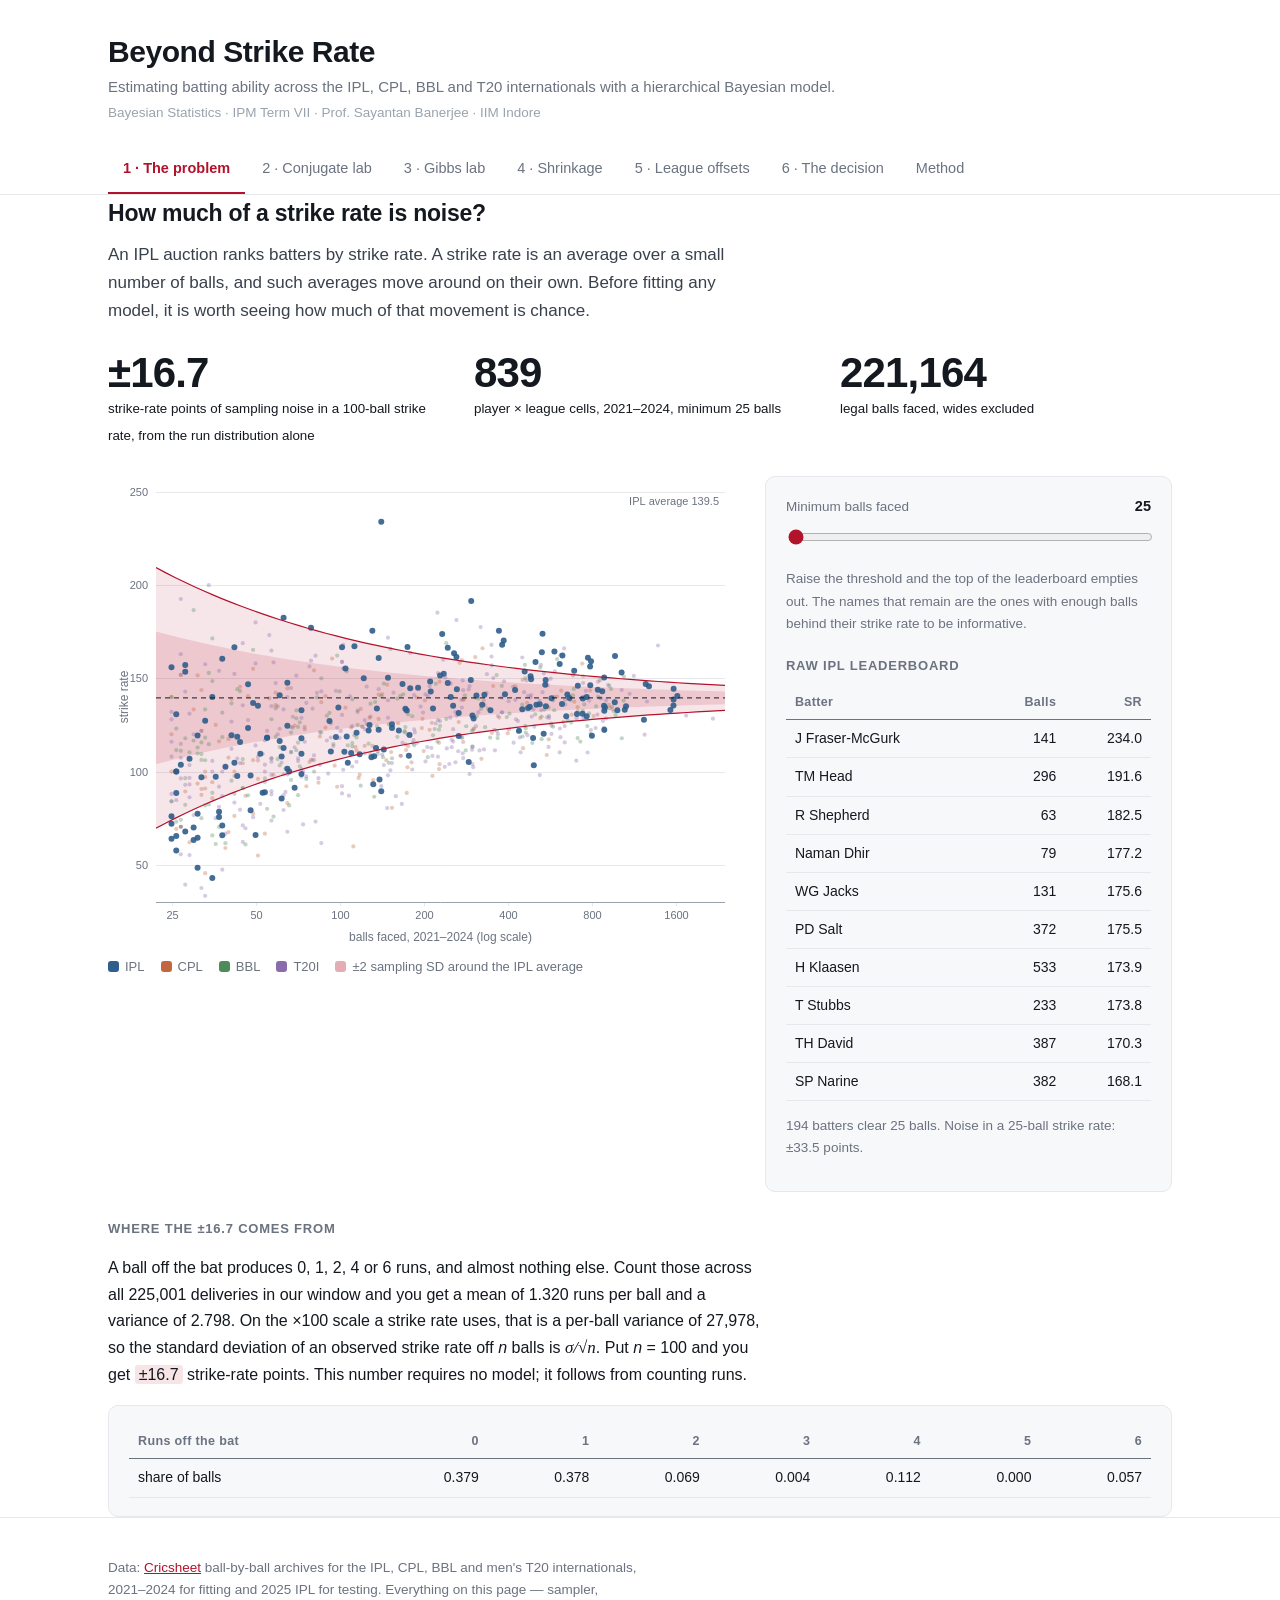
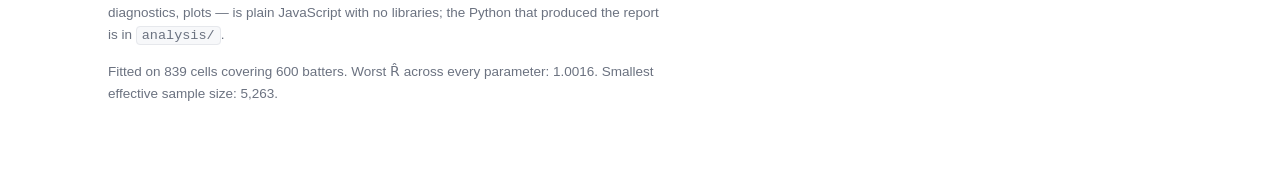
==== app/index.html @ e619d58e "Interactive site: page structure" ====
<!doctype html>
<html lang="en">
<head>
<meta charset="utf-8">
<meta name="viewport" content="width=device-width,initial-scale=1">
<title>Beyond Strike Rate — a Bayesian look at T20 batting</title>
<meta name="description" content="Hierarchical Bayesian estimation of T20 batting ability across the IPL, CPL, BBL and T20 internationals. An interactive lab.">
<link rel="stylesheet" href="css/style.css">
</head>
<body>

<header>
  <div class="wrap">
    <h1>Beyond Strike Rate
      <small>Estimating batting ability across the IPL, CPL, BBL and T20 internationals with a hierarchical Bayesian model.</small>
    </h1>
    <p class="byline">Bayesian Statistics · IPM Term VII · Prof. Sayantan Banerjee · IIM Indore</p>
    <nav id="nav" role="tablist">
      <button role="tab" data-tab="problem" aria-selected="true">1 · The problem</button>
      <button role="tab" data-tab="conjugate">2 · Conjugate lab</button>
      <button role="tab" data-tab="gibbs">3 · Gibbs lab</button>
      <button role="tab" data-tab="shrink">4 · Shrinkage</button>
      <button role="tab" data-tab="offsets">5 · League offsets</button>
      <button role="tab" data-tab="decision">6 · The decision</button>
      <button role="tab" data-tab="method">Method</button>
    </nav>
  </div>
</header>

<main class="wrap">

<!-- ============================================================ 1 ===== -->
<section class="tab on" id="tab-problem">
  <h2>How much of a strike rate is noise?</h2>
  <p class="lede">
    An IPL auction ranks batters by strike rate. A strike rate is an average over a small
    number of balls, and such averages move around on their own. Before fitting any model, it
    is worth seeing how much of that movement is chance.
  </p>

  <div class="stat">
    <div><div class="big" id="k-sd">–</div><small>strike-rate points of sampling noise in a
      100-ball strike rate, from the run distribution alone</small></div>
    <div><div class="big" id="k-cells">–</div><small>player × league cells,
      2021–2024, minimum 25 balls</small></div>
    <div><div class="big" id="k-balls">–</div><small>legal balls faced, wides excluded</small></div>
  </div>

  <div class="grid g2">
    <div>
      <canvas id="c-funnel"></canvas>
      <div class="key">
        <span><i style="background:#2f5d8c"></i>IPL</span>
        <span><i style="background:#c1663e"></i>CPL</span>
        <span><i style="background:#4f8a5b"></i>BBL</span>
        <span><i style="background:#8a6bab"></i>T20I</span>
        <span><i style="background:rgba(179,18,43,.35)"></i>±2 sampling SD around the IPL average</span>
      </div>
    </div>
    <div class="panel">
      <div class="ctl">
        <label>Minimum balls faced <b id="v-minballs">25</b></label>
        <input type="range" id="s-minballs" min="25" max="800" step="5" value="25">
      </div>
      <p class="note" style="margin-top:-4px">
        Raise the threshold and the top of the leaderboard empties out. The names that remain
        are the ones with enough balls behind their strike rate to be informative.
      </p>
      <h3 style="margin-top:20px">Raw IPL leaderboard</h3>
      <table><thead><tr><th>Batter</th><th>Balls</th><th>SR</th></tr></thead>
      <tbody id="t-leader"></tbody></table>
      <p class="note" id="n-leader"></p>
    </div>
  </div>

  <h3>Where the ±16.7 comes from</h3>
  <p>
    A ball off the bat produces 0, 1, 2, 4 or 6 runs, and almost nothing else. Count those
    across all <span id="k-ballcount">–</span> deliveries in our window and you get a mean of
    <span id="k-mean">–</span> runs per ball and a variance of <span id="k-var">–</span>. On the
    ×100 scale a strike rate uses, that is a per-ball variance of
    <span id="k-sigma2">–</span>, so the standard deviation of an observed strike rate off
    <em>n</em> balls is <span class="eq">σ/√n</span>. Put <em>n</em> = 100 and you get
    <span class="hl" id="k-sd2">–</span> strike-rate points. This number requires no model;
    it follows from counting runs.
  </p>
  <div class="panel" style="margin-top:14px"><div id="tbl-ballruns"></div></div>
</section>

<!-- ============================================================ 2 ===== -->
<section class="tab" id="tab-conjugate">
  <h2>One batter, one prior, one posterior</h2>
  <p class="lede">
    This is the Normal–Normal update from Sessions 3–4, with a real player in it. Pick
    someone, tell the model what you believed about T20 batters before you saw them play, and
    watch the three curves. The number that decides everything is <span class="eq">w</span>:
    the share of the answer that comes from the player's own record rather than from the
    population.
  </p>

  <div class="grid g2">
    <div>
      <canvas id="c-conj"></canvas>
      <div class="key">
        <span><i style="background:#9aa3ad"></i>prior — what you believed beforehand</span>
        <span><i style="background:#2f5d8c"></i>likelihood — what this player did</span>
        <span><i style="background:#b3122b"></i>posterior — what you should believe now</span>
      </div>
    </div>
    <div class="panel">
      <div class="ctl"><label>Batter</label><select id="sel-player"></select></div>
      <div class="ctl">
        <label>Prior mean <span class="eq">μ₀</span> <b id="v-m0">130</b></label>
        <input type="range" id="s-m0" min="100" max="170" step="1" value="130">
      </div>
      <div class="ctl">
        <label>Prior SD <span class="eq">τ</span> <b id="v-tau">15</b></label>
        <input type="range" id="s-tau" min="1" max="45" step="0.5" value="15">
      </div>
      <div class="ctl">
        <label>Balls faced (this player) <b id="v-nballs">–</b></label>
        <input type="range" id="s-nballs" min="10" max="1200" step="5" value="200">
      </div>
      <hr style="border:0;border-top:1px solid var(--line);margin:16px 0">
      <p style="font-size:14px;margin:0 0 6px" class="eq">
        w = nτ² / (σ² + nτ²)
      </p>
      <div class="big" id="v-w" style="font-size:34px">–</div>
      <div class="bar"><div id="bar-w"></div></div>
      <p class="note" id="n-conj" style="margin-top:12px"></p>
    </div>
  </div>
  <p class="note">
    That formula is PS5 Q1(b). Slide the ball count to 10 and the player almost disappears
    into the population; slide it to 1200 and the population almost disappears into the player.
  </p>
</section>

<!-- ============================================================ 3 ===== -->
<section class="tab" id="tab-gibbs">
  <h2>Run the sampler yourself</h2>
  <p class="lede">
    Every result on this site comes from a Gibbs sampler with six closed-form full
    conditionals, so no Metropolis step is needed. The same sampler is written here in
    JavaScript and runs in your browser on the real data. Press run to see four chains, started
    from different values, converge to the same posterior.
  </p>

  <div class="grid g2">
    <div>
      <canvas id="c-trace1"></canvas>
      <canvas id="c-trace2" style="margin-top:10px"></canvas>
      <div class="grid g2e" style="margin-top:10px">
        <canvas id="c-acf"></canvas>
        <canvas id="c-post"></canvas>
      </div>
    </div>
    <div class="panel">
      <div class="ctl"><label>Model</label>
        <select id="sel-model">
          <option value="M0">M0 — everyone is the same player</option>
          <option value="M1">M1 — everyone is their own player</option>
          <option value="M2">M2 — partial pooling, IPL only</option>
          <option value="M3" selected>M3 — partial pooling + league offsets</option>
        </select>
      </div>
      <div class="ctl">
        <label>Iterations per chain <b id="v-iters">6000</b></label>
        <input type="range" id="s-iters" min="1000" max="20000" step="500" value="6000">
      </div>
      <div class="ctl">
        <label>Burn-in <b id="v-burn">2000</b></label>
        <input type="range" id="s-burn" min="0" max="8000" step="250" value="2000">
      </div>
      <div class="ctl">
        <label>Prior mean <span class="eq">m₀</span> <b id="v-gm0">130</b></label>
        <input type="range" id="s-gm0" min="100" max="170" step="1" value="130">
      </div>
      <div class="ctl">
        <label>Prior <span class="eq">E[τ]</span> <b id="v-gtau">15</b></label>
        <input type="range" id="s-gtau" min="3" max="40" step="1" value="15">
      </div>
      <button class="go" id="btn-run">Run 4 chains</button>
      <div class="bar" style="margin-top:12px"><div id="bar-run"></div></div>
      <h3>Diagnostics</h3>
      <table><thead><tr><th></th><th>mean</th><th>R̂</th><th>ESS</th></tr></thead>
        <tbody id="t-diag"><tr><td colspan="4" class="note">Not run yet.</td></tr></tbody></table>
      <p class="note" id="n-gibbs"></p>
    </div>
  </div>
  <p class="note">
    R̂ compares the spread between chains with the spread within them; anything above about
    1.01 means the chains have not agreed yet. ESS says how many genuinely independent draws
    the run is worth. Both are defined exactly as in <code>analysis/diagnostics.py</code>, and
    the browser sampler reproduces the Python posterior means to within Monte Carlo error.
  </p>
</section>

<!-- ============================================================ 4 ===== -->
<section class="tab" id="tab-shrink">
  <h2>What happens to the leaderboard</h2>
  <p class="lede">
    Partial pooling moves every batter part of the way toward the population mean, and it
    moves the batters we have seen least the furthest. The raw IPL strike rate and the posterior
    mean are shown side by side for the batters at the top of the raw list.
  </p>

  <div class="grid g2">
    <div>
      <canvas id="c-shrink"></canvas>
      <div class="key">
        <span><i style="background:#9aa3ad"></i>raw IPL strike rate</span>
        <span><i style="background:#b3122b"></i>posterior mean, falls</span>
        <span><i style="background:#2f5d8c"></i>posterior mean, rises</span>
      </div>
    </div>
    <div class="panel">
      <div class="ctl">
        <label>Between-player SD <span class="eq">τ</span> <b id="v-stau">11.4</b></label>
        <input type="range" id="s-stau" min="2" max="35" step="0.5" value="11.4">
      </div>
      <p class="note">
        A small <span class="eq">τ</span> says T20 batters differ very little, so every
        estimate collapses onto the average. A large <span class="eq">τ</span> says ability
        genuinely varies, so each batter's own record is taken close to face value. The fitted
        value is <b id="v-taufit">11.4</b>.
      </p>
      <h3>Biggest movers</h3>
      <table><thead><tr><th>Batter</th><th>Balls</th><th>Raw</th><th>θ</th><th>Rank</th></tr></thead>
        <tbody id="t-movers"></tbody></table>
    </div>
  </div>
</section>

<!-- ============================================================ 5 ===== -->
<section class="tab" id="tab-offsets">
  <h2>What a strike rate is worth in each league</h2>
  <p class="lede">
    A strike rate of 140 in the CPL is not the same as 140 in the IPL. The model estimates one
    offset per league, a translation between scales, from the batters who appear in more than
    one of them. Fixing the IPL offset at zero is what makes every θ readable as an expected IPL
    strike rate.
  </p>

  <div class="grid g2">
    <div>
      <canvas id="c-offsets"></canvas>
      <p class="note">
        Posterior distributions of <span class="eq">δ</span>. A value of −8 means that this
        league's strike rates read about eight points low once you put them on the IPL scale.
      </p>
    </div>
    <div class="panel">
      <h3>Who does the translating</h3>
      <p class="note" style="margin-top:-4px">
        Bridge players: the number appearing in both leagues. Every offset is identified by
        these people and nobody else, so the table is the honest measure of how much to
        believe the numbers on the left.
      </p>
      <div id="tbl-overlap"></div>
      <h3>The fitted offsets</h3>
      <table><thead><tr><th>League</th><th>δ</th><th>95% interval</th></tr></thead>
        <tbody id="t-offsets"></tbody></table>
    </div>
  </div>
  <div class="panel" style="margin-top:22px">
    <span class="tag">a data decision worth recording</span>
    <p style="margin-top:10px">
      Our first run used every men's T20 international in the Cricsheet archive. Those matches
      involve <b>105 different national teams</b>, from India and Australia to Estonia, Mongolia
      and Bhutan. That is not a single scoring environment, and no single offset can describe
      it. The model returned a shortlist headed by batters from associate nations who had
      recorded very high strike rates against much weaker bowling. We therefore keep only T20Is
      in which both sides are ICC Full Members. The bridge to the IPL lost one player out of
      107.
    </p>
  </div>
</section>

<!-- ============================================================ 6 ===== -->
<section class="tab" id="tab-decision">
  <h2>From a posterior to a shortlist</h2>
  <p class="lede">
    Inference and decision are separate steps. The model returns a posterior for each batter.
    The franchise decides what strike rate it is buying and how sure it needs to be. Set those
    two numbers below and the shortlist follows. It is not the same list the raw strike rates
    give.
  </p>

  <div class="grid g2">
    <div>
      <canvas id="c-decision"></canvas>
      <p class="note">
        Each bar is a 95% credible interval for that player's IPL strike rate; the dot is the
        posterior mean and the tick is their raw IPL strike rate where they have one.
      </p>
    </div>
    <div class="panel">
      <div class="ctl">
        <label>We want a strike rate above <b id="v-thresh">140</b></label>
        <input type="range" id="s-thresh" min="110" max="180" step="1" value="140">
      </div>
      <div class="ctl">
        <label>and we need to be this sure <b id="v-cut">0.80</b></label>
        <input type="range" id="s-cut" min="0.5" max="0.99" step="0.01" value="0.80">
      </div>
      <div class="ctl">
        <label>Minimum balls faced anywhere <b id="v-minb2">150</b></label>
        <input type="range" id="s-minb2" min="25" max="600" step="25" value="150">
      </div>
      <div class="ctl"><label>Whose prior?</label>
        <select id="sel-prior">
          <option value="Analyst" selected>Analyst — the report's baseline</option>
          <option value="Scout">Scout — ability really does vary</option>
          <option value="CFO">CFO — most of it is noise</option>
          <option value="Stress">Stress test — almost all of it is noise</option>
        </select>
      </div>
      <p style="font-size:14px;margin:14px 0 4px" class="eq">
        pick player i if P(θᵢ &gt; c | data) &gt; p
      </p>
      <p class="note" id="n-decision"></p>
    </div>
  </div>

  <div class="grid g2e" style="margin-top:24px">
    <div>
      <h3>Bayesian shortlist</h3>
      <table><thead><tr><th>Batter</th><th>Balls, all leagues</th><th>θ</th><th>P(θ&gt;c)</th></tr></thead>
        <tbody id="t-short"></tbody></table>
    </div>
    <div>
      <h3>Raw strike-rate shortlist</h3>
      <table><thead><tr><th>Batter</th><th>IPL balls</th><th>Raw SR</th><th>P(θ&gt;c)</th></tr></thead>
        <tbody id="t-raw"></tbody></table>
    </div>
  </div>
  <p class="note" style="margin-top:16px" id="n-overlap"></p>
</section>

<!-- ========================================================= method ===== -->
<section class="tab" id="tab-method">
  <h2>Method</h2>
  <p class="lede">
    The whole model on one page: what we assume, what we estimate, how it is sampled, and where
    it is limited.
  </p>
  <div id="method-body"></div>
</section>

</main>

<footer>
  <div class="wrap">
    <p>Data: <a href="https://cricsheet.org">Cricsheet</a> ball-by-ball archives for the IPL,
    CPL, BBL and men's T20 internationals, 2021–2024 for fitting and 2025 IPL for testing.
    Everything on this page — sampler, diagnostics, plots — is plain JavaScript with no
    libraries; the Python that produced the report is in <code>analysis/</code>.</p>
    <p id="foot-nums"></p>
  </div>
</footer>

<script src="js/rng.js"></script>
<script src="js/gibbs.js"></script>
<script src="js/plots.js"></script>
<script src="js/app.js"></script>
</body>
</html>
---- app/css/style.css ----
:root{
  --ink:#14181f; --muted:#6b7280; --faint:#9aa3ad; --line:#e6e8ec;
  --paper:#ffffff; --panel:#f7f8fa; --accent:#b3122b; --accent-soft:#f6e4e7;
  --ipl:#2f5d8c; --cpl:#c1663e; --bbl:#4f8a5b; --t20i:#8a6bab;
  --mono:"SFMono-Regular",Consolas,"Liberation Mono",Menlo,monospace;
}
*{box-sizing:border-box}
html,body{margin:0;padding:0}
body{
  background:var(--paper); color:var(--ink);
  font:16px/1.65 -apple-system,BlinkMacSystemFont,"Segoe UI",Inter,Roboto,Helvetica,Arial,sans-serif;
  -webkit-font-smoothing:antialiased;
}
.wrap{max-width:1120px;margin:0 auto;padding:0 28px}
header{border-bottom:1px solid var(--line);padding:34px 0 0}
h1{font-size:30px;line-height:1.2;margin:0 0 6px;letter-spacing:-.015em}
h1 small{display:block;font-size:15px;font-weight:400;color:var(--muted);margin-top:8px;letter-spacing:0}
.byline{font-size:13.5px;color:var(--faint);margin:0 0 22px}
nav{display:flex;gap:2px;flex-wrap:wrap}
nav button{
  appearance:none;border:0;background:none;font:inherit;font-size:14.5px;
  padding:11px 15px;color:var(--muted);cursor:pointer;border-bottom:2.5px solid transparent;
}
nav button:hover{color:var(--ink)}
nav button[aria-selected="true"]{color:var(--accent);border-bottom-color:var(--accent);font-weight:600}
main{padding:34px 0 90px}
.tab{display:none} .tab.on{display:block}
h2{font-size:23px;margin:0 0 8px;letter-spacing:-.01em}
h3{font-size:13px;margin:26px 0 8px;letter-spacing:.06em;text-transform:uppercase;color:var(--muted);font-weight:700}
.lede{font-size:17px;color:#39414d;max-width:70ch;margin:0 0 26px}
p{max-width:74ch}
.grid{display:grid;gap:26px;align-items:start}
.g2{grid-template-columns:minmax(0,1.55fr) minmax(0,1fr)}
.g2e{grid-template-columns:minmax(0,1fr) minmax(0,1fr)}
@media(max-width:900px){.g2,.g2e{grid-template-columns:1fr}}
.panel{background:var(--panel);border:1px solid var(--line);border-radius:10px;padding:18px 20px}
canvas{display:block;width:100%;height:auto}
.ctl{margin:0 0 16px}
.ctl label{display:flex;justify-content:space-between;align-items:baseline;
  font-size:13.5px;color:var(--muted);margin-bottom:5px}
.ctl label b{color:var(--ink);font-variant-numeric:tabular-nums;font-size:14.5px}
input[type=range]{width:100%;accent-color:var(--accent);height:22px}
select,input[type=number]{
  font:inherit;font-size:14px;padding:6px 9px;border:1px solid var(--line);
  border-radius:6px;background:var(--paper);color:var(--ink);width:100%}
button.go{
  appearance:none;border:0;border-radius:7px;background:var(--accent);color:#fff;
  font:inherit;font-weight:600;font-size:14.5px;padding:10px 18px;cursor:pointer}
button.go:disabled{background:var(--faint);cursor:default}
button.ghost{background:none;border:1px solid var(--line);color:var(--ink)}
table{border-collapse:collapse;width:100%;font-size:14px;font-variant-numeric:tabular-nums}
th,td{text-align:right;padding:7px 9px;border-bottom:1px solid var(--line)}
th:first-child,td:first-child{text-align:left}
thead th{font-size:12.5px;letter-spacing:.03em;color:var(--muted);font-weight:600;
  border-bottom:1.5px solid var(--muted)}
tbody tr:hover{background:var(--panel)}
.num{font-variant-numeric:tabular-nums}
.big{font-size:42px;line-height:1.05;font-weight:700;letter-spacing:-.02em}
.big small{display:block;font-size:14px;font-weight:400;color:var(--muted);
  letter-spacing:0;margin-top:8px;text-transform:none}
.stat{display:grid;grid-template-columns:repeat(auto-fit,minmax(210px,1fr));gap:26px 34px;margin:6px 0 28px}
.note{font-size:13.5px;color:var(--muted);max-width:70ch}
.tag{display:inline-block;font-size:11.5px;padding:2px 8px;border-radius:20px;
  background:var(--accent-soft);color:var(--accent);font-weight:600;letter-spacing:.02em}
.key{display:flex;gap:16px;flex-wrap:wrap;font-size:13px;color:var(--muted);margin:10px 0}
.key i{display:inline-block;width:11px;height:11px;border-radius:3px;margin-right:6px;
  vertical-align:-1px}
kbd,code{font-family:var(--mono);font-size:13.5px;background:var(--panel);padding:1px 5px;
  border-radius:4px;border:1px solid var(--line)}
.eq{font-family:Georgia,"Times New Roman",serif;font-style:italic;font-size:17px}
.hl{background:var(--accent-soft);padding:1px 4px;border-radius:3px}
footer{border-top:1px solid var(--line);padding:26px 0 60px;font-size:13.5px;color:var(--muted)}
footer a{color:var(--accent)}
.pill{font-size:12.5px;color:var(--muted);background:var(--panel);border:1px solid var(--line);
  border-radius:20px;padding:3px 11px;display:inline-block;margin:0 6px 6px 0}
.bar{height:6px;background:var(--line);border-radius:3px;overflow:hidden;margin-top:6px}
.bar>div{height:100%;background:var(--accent);width:0}
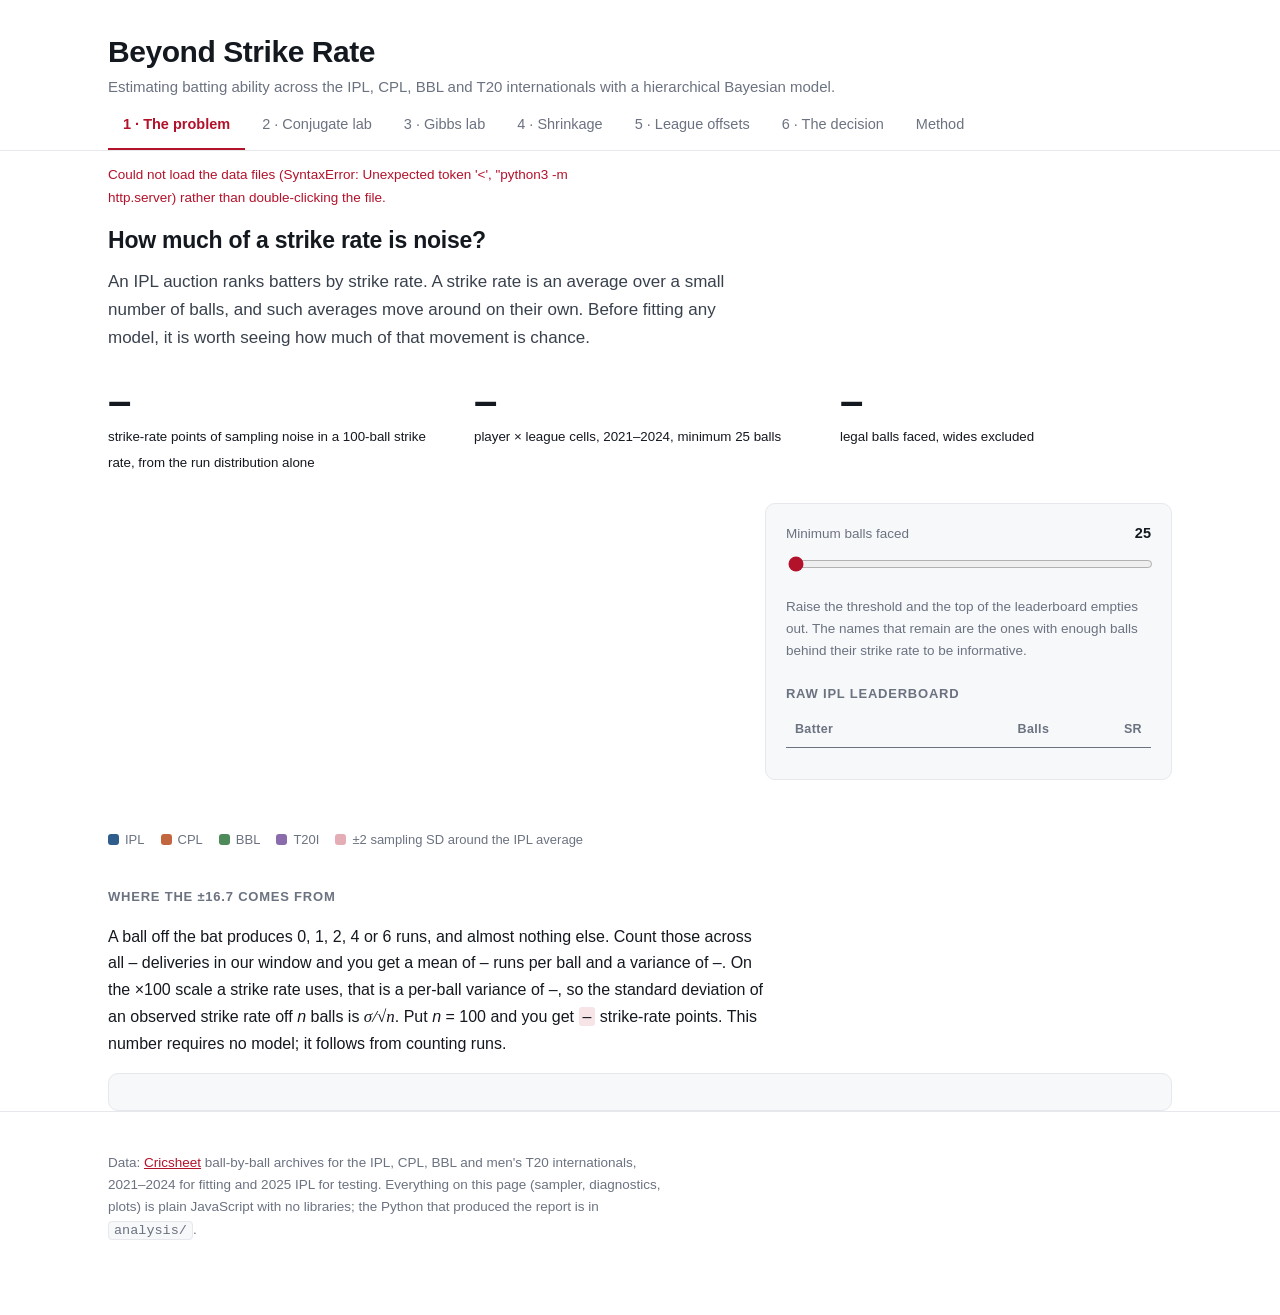
==== commit 8b993af1: "Add the league-profile panel; plainer wording" ====
--- a/app/index.html
+++ b/app/index.html
@@ -3,7 +3,7 @@
 <head>
 <meta charset="utf-8">
 <meta name="viewport" content="width=device-width,initial-scale=1">
-<title>Beyond Strike Rate — a Bayesian look at T20 batting</title>
+<title>Beyond Strike Rate: a Bayesian look at T20 batting</title>
 <meta name="description" content="Hierarchical Bayesian estimation of T20 batting ability across the IPL, CPL, BBL and T20 internationals. An interactive lab.">
 <link rel="stylesheet" href="css/style.css">
 </head>
@@ -14,7 +14,6 @@
     <h1>Beyond Strike Rate
       <small>Estimating batting ability across the IPL, CPL, BBL and T20 internationals with a hierarchical Bayesian model.</small>
     </h1>
-    <p class="byline">Bayesian Statistics · IPM Term VII · Prof. Sayantan Banerjee · IIM Indore</p>
     <nav id="nav" role="tablist">
       <button role="tab" data-tab="problem" aria-selected="true">1 · The problem</button>
       <button role="tab" data-tab="conjugate">2 · Conjugate lab</button>
@@ -91,20 +90,19 @@
 <section class="tab" id="tab-conjugate">
   <h2>One batter, one prior, one posterior</h2>
   <p class="lede">
-    This is the Normal–Normal update from Sessions 3–4, with a real player in it. Pick
-    someone, tell the model what you believed about T20 batters before you saw them play, and
-    watch the three curves. The number that decides everything is <span class="eq">w</span>:
-    the share of the answer that comes from the player's own record rather than from the
-    population.
+    This is the Normal–Normal conjugate update with a real player in it. Pick someone, tell the
+    model what you believed about T20 batters before you saw them play, and watch the three
+    curves. The number that decides everything is <span class="eq">w</span>: the share of the
+    answer that comes from the player's own record rather than from the population.
   </p>
 
   <div class="grid g2">
     <div>
       <canvas id="c-conj"></canvas>
       <div class="key">
-        <span><i style="background:#9aa3ad"></i>prior — what you believed beforehand</span>
-        <span><i style="background:#2f5d8c"></i>likelihood — what this player did</span>
-        <span><i style="background:#b3122b"></i>posterior — what you should believe now</span>
+        <span><i style="background:#9aa3ad"></i>prior: what you believed beforehand</span>
+        <span><i style="background:#2f5d8c"></i>likelihood: what this player did</span>
+        <span><i style="background:#b3122b"></i>posterior: what you should believe now</span>
       </div>
     </div>
     <div class="panel">
@@ -131,8 +129,8 @@
     </div>
   </div>
   <p class="note">
-    That formula is PS5 Q1(b). Slide the ball count to 10 and the player almost disappears
-    into the population; slide it to 1200 and the population almost disappears into the player.
+    Slide the ball count to 10 and the player almost disappears into the population; slide it
+    to 1200 and the population almost disappears into the player.
   </p>
 </section>
 
@@ -158,10 +156,10 @@
     <div class="panel">
       <div class="ctl"><label>Model</label>
         <select id="sel-model">
-          <option value="M0">M0 — everyone is the same player</option>
-          <option value="M1">M1 — everyone is their own player</option>
-          <option value="M2">M2 — partial pooling, IPL only</option>
-          <option value="M3" selected>M3 — partial pooling + league offsets</option>
+          <option value="M0">M0: everyone is the same player</option>
+          <option value="M1">M1: everyone is their own player</option>
+          <option value="M2">M2: partial pooling, IPL only</option>
+          <option value="M3" selected>M3: partial pooling plus league offsets</option>
         </select>
       </div>
       <div class="ctl">
@@ -210,8 +208,8 @@
       <canvas id="c-shrink"></canvas>
       <div class="key">
         <span><i style="background:#9aa3ad"></i>raw IPL strike rate</span>
-        <span><i style="background:#b3122b"></i>posterior mean, falls</span>
-        <span><i style="background:#2f5d8c"></i>posterior mean, rises</span>
+        <span><i style="background:#b3122b"></i>posterior mean, moves down</span>
+        <span><i style="background:#2f5d8c"></i>posterior mean, moves up</span>
       </div>
     </div>
     <div class="panel">
@@ -239,7 +237,8 @@
     A strike rate of 140 in the CPL is not the same as 140 in the IPL. The model estimates one
     offset per league, a translation between scales, from the batters who appear in more than
     one of them. Fixing the IPL offset at zero is what makes every θ readable as an expected IPL
-    strike rate.
+    strike rate. These offsets describe the scoring environment, not the standard of the league;
+    the note below the table explains why the two are different.
   </p>
 
   <div class="grid g2">
@@ -263,6 +262,19 @@
         <tbody id="t-offsets"></tbody></table>
     </div>
   </div>
+  <div class="panel" style="margin-top:22px">
+    <span class="tag">these offsets are not a league table</span>
+    <p style="margin-top:10px">
+      It is tempting to read δ as a ranking of league quality. It is not one, and the CPL shows
+      why. Analysts who rank the <em>standard</em> of T20 competitions, using the same
+      bridge-player logic on a different quantity, place the CPL among the strongest in the
+      world. Our offset puts it lowest of the four. Both can be true, because we are measuring
+      the <em>scoring environment</em> rather than the standard.
+    </p>
+    <div id="tbl-profile"></div>
+    <p class="note" id="n-profile" style="margin-top:10px"></p>
+  </div>
+
   <div class="panel" style="margin-top:22px">
     <span class="tag">a data decision worth recording</span>
     <p style="margin-top:10px">
@@ -310,10 +322,10 @@
       </div>
       <div class="ctl"><label>Whose prior?</label>
         <select id="sel-prior">
-          <option value="Analyst" selected>Analyst — the report's baseline</option>
-          <option value="Scout">Scout — ability really does vary</option>
-          <option value="CFO">CFO — most of it is noise</option>
-          <option value="Stress">Stress test — almost all of it is noise</option>
+          <option value="Analyst" selected>Analyst: the report's baseline</option>
+          <option value="Scout">Scout: ability really does vary</option>
+          <option value="CFO">CFO: most of it is noise</option>
+          <option value="Stress">Stress test: almost all of it is noise</option>
         </select>
       </div>
       <p style="font-size:14px;margin:14px 0 4px" class="eq">
@@ -354,7 +366,7 @@
   <div class="wrap">
     <p>Data: <a href="https://cricsheet.org">Cricsheet</a> ball-by-ball archives for the IPL,
     CPL, BBL and men's T20 internationals, 2021–2024 for fitting and 2025 IPL for testing.
-    Everything on this page — sampler, diagnostics, plots — is plain JavaScript with no
+    Everything on this page (sampler, diagnostics, plots) is plain JavaScript with no
     libraries; the Python that produced the report is in <code>analysis/</code>.</p>
     <p id="foot-nums"></p>
   </div>
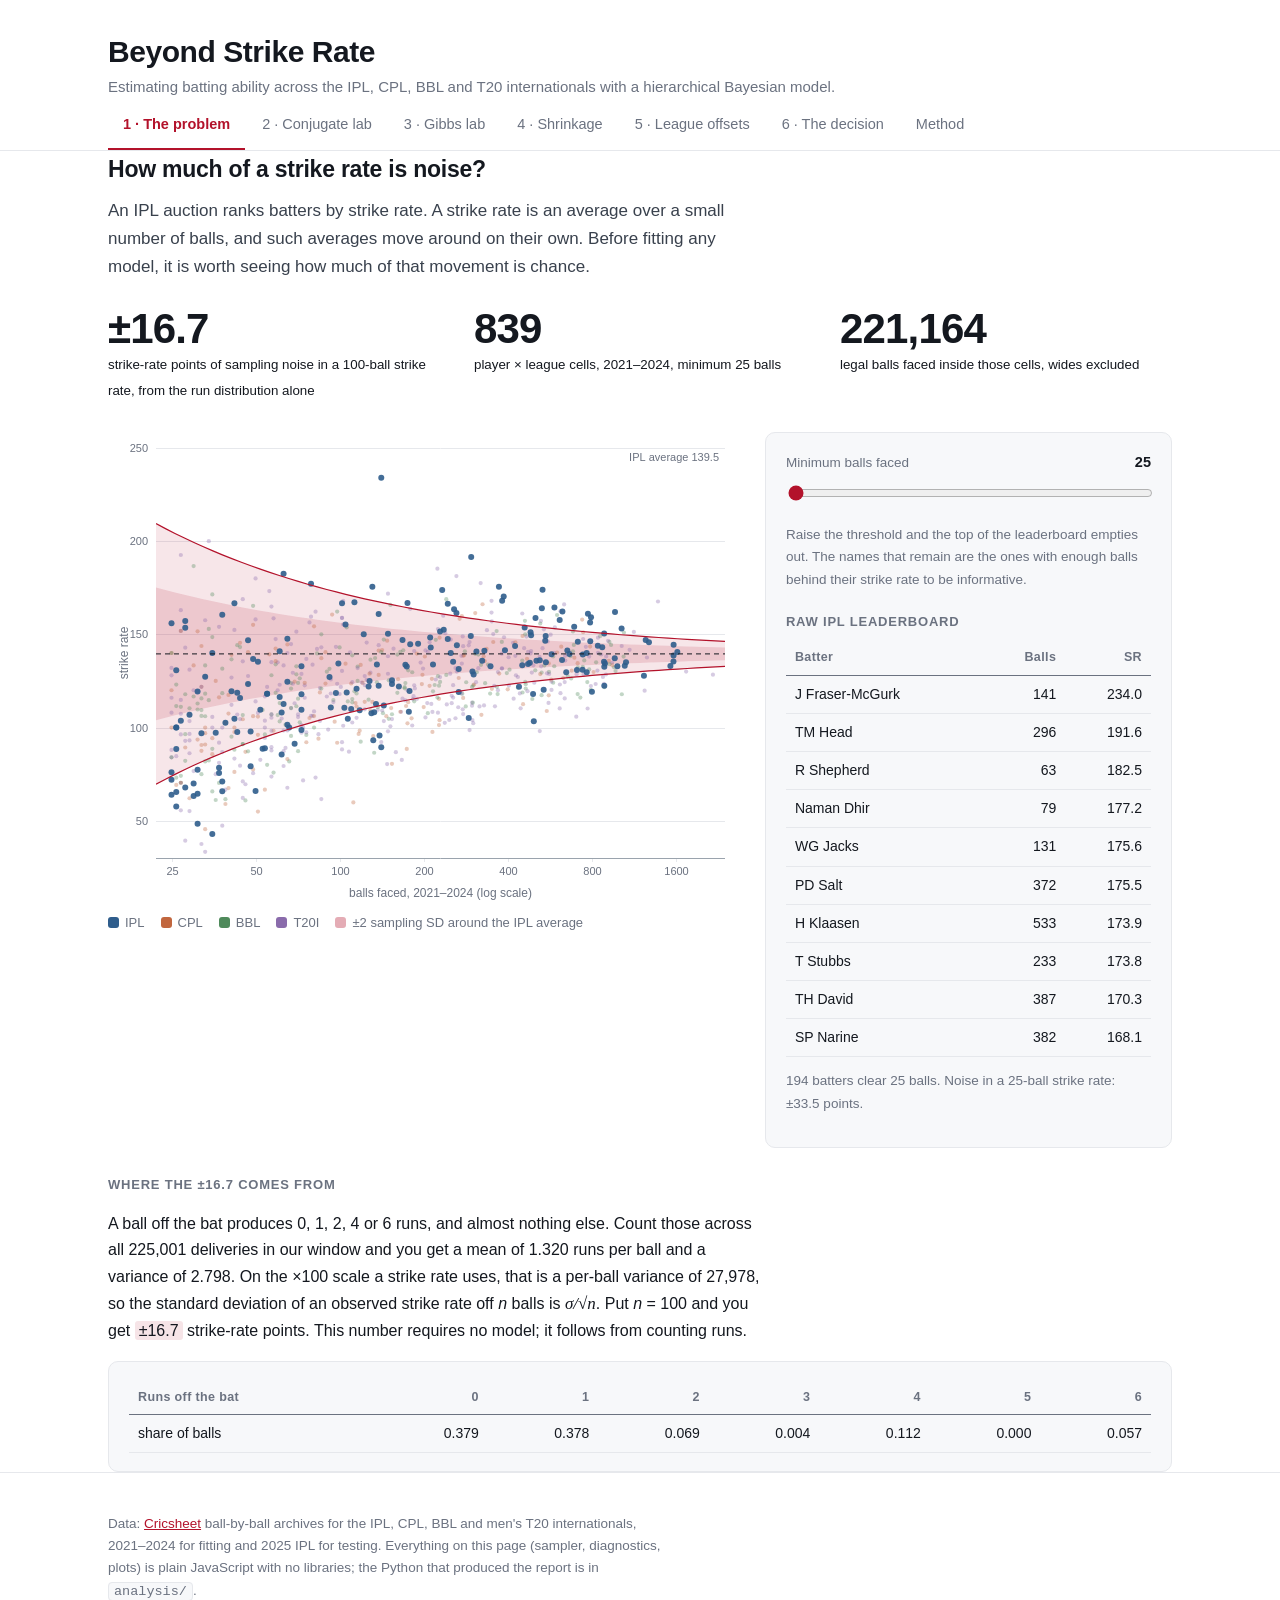
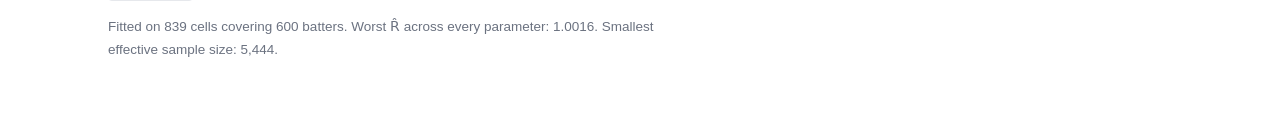
==== commit 8076fd04: "Say which balls the 221,164 figure counts" ====
--- a/app/index.html
+++ b/app/index.html
@@ -42,7 +42,8 @@
       100-ball strike rate, from the run distribution alone</small></div>
     <div><div class="big" id="k-cells">–</div><small>player × league cells,
       2021–2024, minimum 25 balls</small></div>
-    <div><div class="big" id="k-balls">–</div><small>legal balls faced, wides excluded</small></div>
+    <div><div class="big" id="k-balls">–</div><small>legal balls faced inside those cells,
+      wides excluded</small></div>
   </div>
 
   <div class="grid g2">
